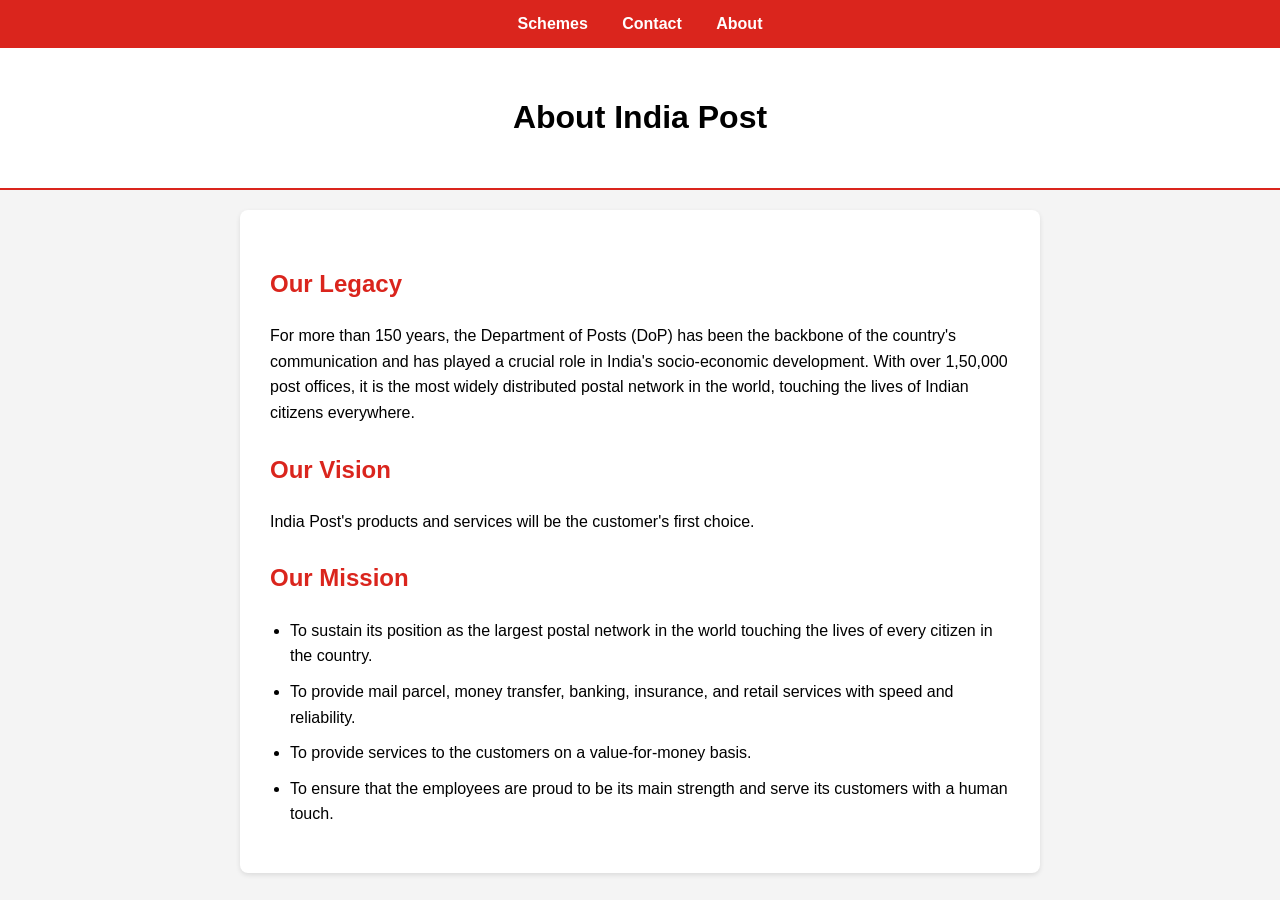
==== about.html @ 670b2418 "Initial commit" ====
<!DOCTYPE html>
<html lang="en">
<head>
<meta charset="UTF-8">
<meta name="viewport" content="width=device-width, initial-scale=1.0">
<title>About - India Post</title>
<link rel="stylesheet" href="about.css">
</head>
<body>
<nav>
<a href="index.html">Schemes</a>
<a href="contact.html">Contact</a>
<a href="about.html">About</a>
</nav>
<header>
<h1 id="aboutTitle">About India Post</h1>
</header>
<main>
<section class="about-content">
<h2>Our Legacy</h2>
<p>For more than 150 years, the Department of Posts (DoP) has been the backbone of the country's communication and has played a crucial role in India's socio-economic development. With over 1,50,000 post offices, it is the most widely distributed postal network in the world, touching the lives of Indian citizens everywhere.</p>
<h2>Our Vision</h2>
<p>India Post's products and services will be the customer's first choice.</p>
<h2>Our Mission</h2>
<ul>
<li>To sustain its position as the largest postal network in the world touching the lives of every citizen in the country.</li>
<li>To provide mail parcel, money transfer, banking, insurance, and retail services with speed and reliability.</li>
<li>To provide services to the customers on a value-for-money basis.</li>
<li>To ensure that the employees are proud to be its main strength and serve its customers with a human touch.</li>
</ul>
</section>
</main>
<script>
window.onload = function() {
let title = document.getElementById("aboutTitle");
title.style.opacity = 0;
let opacity = 0;
let fadeIn = setInterval(function() {
if (opacity >= 1) {
clearInterval(fadeIn);
}
title.style.opacity = opacity;
opacity += 0.05;
}, 30);
};
</script>
</body>
</html>
---- about.css ----
body {
font-family: Arial, sans-serif;
margin: 0;
padding: 0;
background-color: #f4f4f4;
}
nav {
background-color: #da251d;
padding: 15px;
text-align: center;
}
nav a {
color: white;
margin: 0 15px;
text-decoration: none;
font-weight: bold;
}
nav a:hover {
text-decoration: underline;
}
header {
background-color: #fff;
padding: 30px 20px;
text-align: center;
border-bottom: 2px solid #da251d;
}
main {
padding: 20px;
max-width: 800px;
margin: auto;
}
.about-content {
background: white;
padding: 30px;
border-radius: 8px;
box-shadow: 0 2px 5px rgba(0,0,0,0.1);
line-height: 1.6;
}
h2 {
color: #da251d;
margin-top: 25px;
}
ul {
padding-left: 20px;
}
li {
margin-bottom: 10px;
}
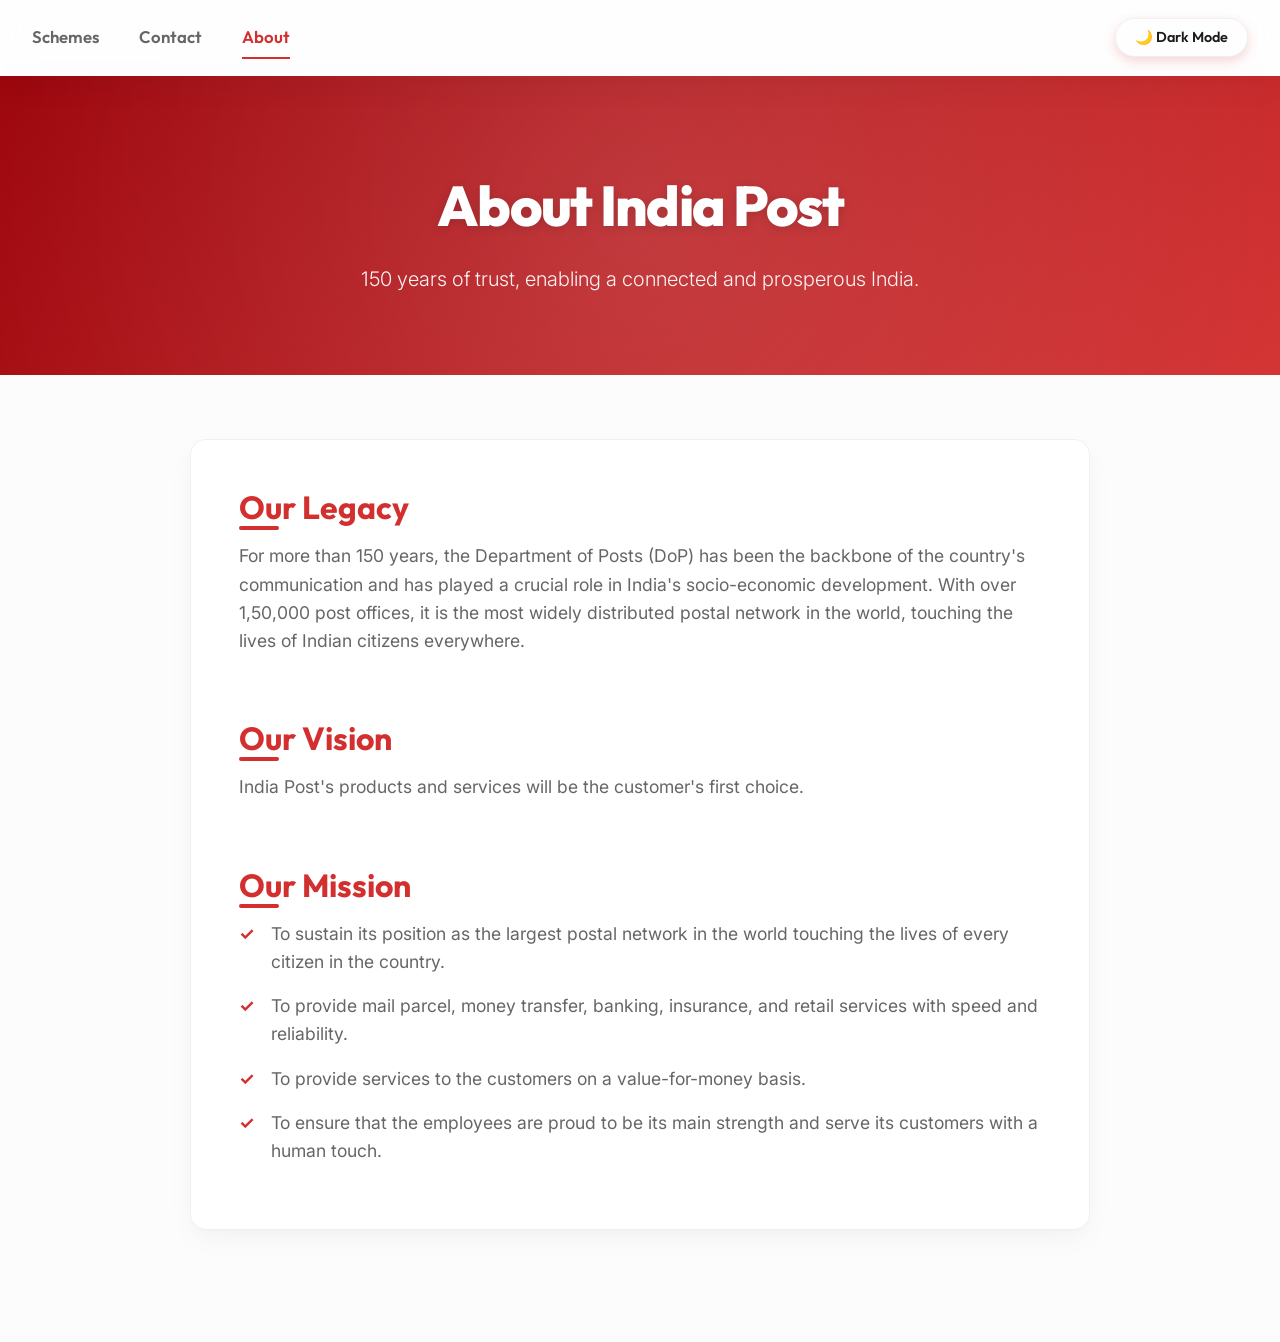
==== commit bbad2df2: "Enhance UI with premium modern CSS, glassmorphism, and dark mode" ====
--- a/about.html
+++ b/about.html
@@ -1,48 +1,42 @@
 <!DOCTYPE html>
 <html lang="en">
 <head>
-<meta charset="UTF-8">
-<meta name="viewport" content="width=device-width, initial-scale=1.0">
-<title>About - India Post</title>
-<link rel="stylesheet" href="about.css">
+    <meta charset="UTF-8">
+    <meta name="viewport" content="width=device-width, initial-scale=1.0">
+    <title>About - India Post</title>
+    <link rel="stylesheet" href="styles.css">
 </head>
 <body>
-<nav>
-<a href="index.html">Schemes</a>
-<a href="contact.html">Contact</a>
-<a href="about.html">About</a>
-</nav>
-<header>
-<h1 id="aboutTitle">About India Post</h1>
-</header>
-<main>
-<section class="about-content">
-<h2>Our Legacy</h2>
-<p>For more than 150 years, the Department of Posts (DoP) has been the backbone of the country's communication and has played a crucial role in India's socio-economic development. With over 1,50,000 post offices, it is the most widely distributed postal network in the world, touching the lives of Indian citizens everywhere.</p>
-<h2>Our Vision</h2>
-<p>India Post's products and services will be the customer's first choice.</p>
-<h2>Our Mission</h2>
-<ul>
-<li>To sustain its position as the largest postal network in the world touching the lives of every citizen in the country.</li>
-<li>To provide mail parcel, money transfer, banking, insurance, and retail services with speed and reliability.</li>
-<li>To provide services to the customers on a value-for-money basis.</li>
-<li>To ensure that the employees are proud to be its main strength and serve its customers with a human touch.</li>
-</ul>
-</section>
-</main>
-<script>
-window.onload = function() {
-let title = document.getElementById("aboutTitle");
-title.style.opacity = 0;
-let opacity = 0;
-let fadeIn = setInterval(function() {
-if (opacity >= 1) {
-clearInterval(fadeIn);
-}
-title.style.opacity = opacity;
-opacity += 0.05;
-}, 30);
-};
-</script>
+    <nav>
+        <a href="index.html">Schemes</a>
+        <a href="contact.html">Contact</a>
+        <a href="about.html">About</a>
+        <button onclick="toggleDarkMode()" id="darkModeBtn">🌙 Dark Mode</button>
+    </nav>
+
+    <header class="animate-fade-in">
+        <h1 id="aboutTitle">About India Post</h1>
+        <p>150 years of trust, enabling a connected and prosperous India.</p>
+    </header>
+
+    <main>
+        <div class="content-card about-content animate-fade-in delay-1">
+            <h2>Our Legacy</h2>
+            <p>For more than 150 years, the Department of Posts (DoP) has been the backbone of the country's communication and has played a crucial role in India's socio-economic development. With over 1,50,000 post offices, it is the most widely distributed postal network in the world, touching the lives of Indian citizens everywhere.</p>
+            
+            <h2>Our Vision</h2>
+            <p>India Post's products and services will be the customer's first choice.</p>
+            
+            <h2>Our Mission</h2>
+            <ul>
+                <li>To sustain its position as the largest postal network in the world touching the lives of every citizen in the country.</li>
+                <li>To provide mail parcel, money transfer, banking, insurance, and retail services with speed and reliability.</li>
+                <li>To provide services to the customers on a value-for-money basis.</li>
+                <li>To ensure that the employees are proud to be its main strength and serve its customers with a human touch.</li>
+            </ul>
+        </div>
+    </main>
+    
+    <script src="script.js"></script>
 </body>
 </html>
--- a/styles.css
+++ b/styles.css
@@ -0,0 +1,532 @@
+@import url('https://fonts.googleapis.com/css2?family=Outfit:wght@300;400;500;600;700;800&family=Inter:wght@400;500;600&display=swap');
+
+:root {
+  /* Premium India Post Red Palette */
+  --primary-color: #d32f2f; 
+  --primary-light: #ff6659;
+  --primary-dark: #9a0007;
+  
+  /* Neutral Palette */
+  --bg-color: #fcfcfd;
+  --surface-color: #ffffff;
+  --text-main: #1a1a1a;
+  --text-muted: #666666;
+  
+  /* Accents */
+  --accent-blue: #1976d2;
+  --accent-gold: #fbc02d;
+  --success: #10b981;
+  --error: #ef4444;
+
+  /* Shadows and Borders */
+  --card-shadow: 0 10px 30px -5px rgba(0, 0, 0, 0.05), 0 4px 10px -2px rgba(0, 0, 0, 0.02);
+  --card-shadow-hover: 0 20px 40px -5px rgba(211, 47, 47, 0.1), 0 8px 16px -4px rgba(211, 47, 47, 0.05);
+  --border-radius-lg: 16px;
+  --border-radius-md: 12px;
+  --border-radius-sm: 8px;
+  --border-color: rgba(0, 0, 0, 0.06);
+
+  /* Glassmorphism */
+  --glass-bg: rgba(255, 255, 255, 0.75);
+  --glass-border: rgba(255, 255, 255, 0.4);
+  --glass-shadow: 0 8px 32px rgba(0, 0, 0, 0.05);
+}
+
+body.dark-mode {
+  --bg-color: #0b0f19;
+  --surface-color: #151b2b;
+  --text-main: #f3f4f6;
+  --text-muted: #9ca3af;
+  
+  --primary-color: #ef4444;
+  --primary-dark: #b91c1c;
+
+  --border-color: rgba(255, 255, 255, 0.05);
+  --card-shadow: 0 10px 30px -5px rgba(0, 0, 0, 0.3);
+  --card-shadow-hover: 0 20px 40px -5px rgba(239, 68, 68, 0.15);
+
+  --glass-bg: rgba(21, 27, 43, 0.8);
+  --glass-border: rgba(255, 255, 255, 0.05);
+  --glass-shadow: 0 8px 32px rgba(0, 0, 0, 0.3);
+}
+
+* {
+  margin: 0;
+  padding: 0;
+  box-sizing: border-box;
+}
+
+body {
+  font-family: 'Inter', sans-serif;
+  background-color: var(--bg-color);
+  color: var(--text-main);
+  line-height: 1.6;
+  min-height: 100vh;
+  display: flex;
+  flex-direction: column;
+  transition: background-color 0.4s cubic-bezier(0.4, 0, 0.2, 1), color 0.4s ease;
+  overflow-x: hidden;
+}
+
+h1, h2, h3, h4, h5, h6 {
+  font-family: 'Outfit', sans-serif;
+  color: var(--text-main);
+  line-height: 1.2;
+}
+
+/* --------------- Navigation (Glassmorphism) --------------- */
+nav {
+  position: sticky;
+  top: 0;
+  z-index: 1000;
+  display: flex;
+  justify-content: center;
+  align-items: center;
+  gap: 2.5rem;
+  padding: 1rem 2rem;
+  
+  background: var(--glass-bg);
+  backdrop-filter: blur(16px);
+  -webkit-backdrop-filter: blur(16px);
+  border-bottom: 1px solid var(--glass-border);
+  box-shadow: var(--glass-shadow);
+  transition: all 0.3s ease;
+}
+
+nav a {
+  text-decoration: none;
+  font-family: 'Outfit', sans-serif;
+  font-weight: 600;
+  font-size: 1.05rem;
+  color: var(--text-muted);
+  position: relative;
+  padding: 0.5rem 0;
+  transition: color 0.3s ease;
+}
+
+nav a::after {
+  content: '';
+  position: absolute;
+  bottom: 0;
+  left: 0;
+  width: 100%;
+  height: 2px;
+  background: var(--primary-color);
+  transform: scaleX(0);
+  transform-origin: right;
+  transition: transform 0.4s cubic-bezier(0.86, 0, 0.07, 1);
+}
+
+nav a:hover, nav a.active {
+  color: var(--primary-color);
+}
+
+nav a:hover::after, nav a.active::after {
+  transform: scaleX(1);
+  transform-origin: left;
+}
+
+#darkModeBtn {
+  margin-left: auto;
+  background: transparent;
+  border: 1px solid var(--border-color);
+  color: var(--text-main);
+  padding: 0.6rem 1.2rem;
+  border-radius: 30px;
+  font-family: 'Outfit', sans-serif;
+  font-weight: 600;
+  font-size: 0.9rem;
+  cursor: pointer;
+  display: flex;
+  align-items: center;
+  gap: 0.5rem;
+  transition: all 0.3s ease;
+}
+
+#darkModeBtn:hover {
+  background: var(--surface-color);
+  box-shadow: var(--card-shadow);
+  transform: translateY(-2px);
+  border-color: var(--primary-color);
+}
+
+/* --------------- Header / Hero Section --------------- */
+header {
+  position: relative;
+  padding: 6rem 2rem 5rem;
+  text-align: center;
+  background: linear-gradient(135deg, var(--primary-dark) 0%, var(--primary-color) 100%);
+  color: white;
+  overflow: hidden;
+  margin-bottom: 4rem;
+}
+
+/* Subtle background pattern/glow */
+header::before {
+  content: '';
+  position: absolute;
+  top: -50%;
+  left: -50%;
+  width: 200%;
+  height: 200%;
+  background: radial-gradient(circle, rgba(255,255,255,0.15) 0%, transparent 60%);
+  pointer-events: none;
+}
+
+header h1 {
+  font-size: 3.5rem;
+  font-weight: 800;
+  letter-spacing: -0.03em;
+  margin-bottom: 1.5rem;
+  color: white;
+  text-shadow: 0 2px 10px rgba(0,0,0,0.2);
+}
+
+header p {
+  font-size: 1.25rem;
+  font-weight: 300;
+  max-width: 700px;
+  margin: 0 auto;
+  opacity: 0.95;
+}
+
+/* --------------- Main Content Grid --------------- */
+main {
+  flex: 1;
+  width: 100%;
+  max-width: 1280px;
+  margin: 0 auto;
+  padding: 0 2rem 4rem;
+}
+
+/* Scheme Cards */
+.schemes {
+  display: grid;
+  grid-template-columns: repeat(auto-fit, minmax(300px, 1fr));
+  gap: 2rem;
+  margin-bottom: 4rem;
+}
+
+.scheme-card {
+  background: var(--surface-color);
+  padding: 2.5rem;
+  border-radius: var(--border-radius-lg);
+  border: 1px solid var(--border-color);
+  box-shadow: var(--card-shadow);
+  position: relative;
+  overflow: hidden;
+  transition: all 0.4s cubic-bezier(0.175, 0.885, 0.32, 1.275);
+  display: flex;
+  flex-direction: column;
+}
+
+.scheme-card::before {
+  content: '';
+  position: absolute;
+  top: 0;
+  left: 0;
+  width: 100%;
+  height: 4px;
+  background: var(--primary-color);
+  transform: scaleX(0);
+  transform-origin: left;
+  transition: transform 0.4s ease;
+}
+
+.scheme-card:hover {
+  transform: translateY(-10px);
+  box-shadow: var(--card-shadow-hover);
+  border-color: transparent;
+}
+
+.scheme-card:hover::before {
+  transform: scaleX(1);
+}
+
+.scheme-card h2 {
+  font-size: 1.4rem;
+  color: var(--primary-color);
+  margin-bottom: 1.5rem;
+  font-weight: 700;
+}
+
+.scheme-card p {
+  display: flex;
+  justify-content: space-between;
+  align-items: center;
+  padding: 0.8rem 0;
+  border-bottom: 1px solid var(--border-color);
+  font-size: 1rem;
+}
+
+.scheme-card p:last-child {
+  border-bottom: none;
+}
+
+.scheme-card p span {
+  color: var(--text-muted);
+  font-weight: 500;
+}
+
+.scheme-card p strong {
+  font-family: 'Outfit', sans-serif;
+  color: var(--text-main);
+  font-weight: 700;
+  font-size: 1.1rem;
+}
+
+/* --------------- Shared Content Cards --------------- */
+.content-card {
+  background: var(--surface-color);
+  padding: 3rem;
+  border-radius: var(--border-radius-lg);
+  box-shadow: var(--card-shadow);
+  border: 1px solid var(--border-color);
+  max-width: 900px;
+  margin: 0 auto 3rem;
+  transition: box-shadow 0.3s ease;
+}
+
+.content-card:hover {
+  box-shadow: var(--card-shadow-hover);
+}
+
+/* Calculator specific */
+.calculator {
+  text-align: center;
+}
+
+.calculator h3 {
+  font-size: 1.8rem;
+  margin-bottom: 2rem;
+  color: var(--primary-color);
+}
+
+.input-group {
+  display: flex;
+  gap: 1rem;
+  justify-content: center;
+  align-items: center;
+  flex-wrap: wrap;
+  max-width: 600px;
+  margin: 0 auto;
+}
+
+input, textarea {
+  width: 100%;
+  padding: 1rem 1.5rem;
+  background: var(--bg-color);
+  border: 2px solid var(--border-color);
+  border-radius: var(--border-radius-md);
+  flex: 1;
+  font-family: 'Inter', sans-serif;
+  font-size: 1rem;
+  color: var(--text-main);
+  transition: all 0.3s ease;
+}
+
+input:focus, textarea:focus {
+  outline: none;
+  border-color: var(--primary-color);
+  box-shadow: 0 0 0 4px rgba(211, 47, 47, 0.1);
+  background: var(--surface-color);
+}
+
+button {
+  padding: 1rem 2rem;
+  background: var(--primary-color);
+  color: white;
+  border: none;
+  border-radius: var(--border-radius-md);
+  font-family: 'Outfit', sans-serif;
+  font-weight: 600;
+  font-size: 1rem;
+  cursor: pointer;
+  transition: all 0.3s ease;
+  box-shadow: 0 4px 12px rgba(211, 47, 47, 0.2);
+}
+
+button:hover {
+  background: var(--primary-dark);
+  transform: translateY(-2px);
+  box-shadow: 0 6px 16px rgba(211, 47, 47, 0.3);
+}
+
+button:active {
+  transform: translateY(0);
+}
+
+#result {
+  margin-top: 2rem;
+  font-size: 1.4rem;
+  font-family: 'Outfit', sans-serif;
+  font-weight: 700;
+  color: var(--primary-color);
+  min-height: 2rem;
+  transition: color 0.3s ease;
+}
+
+/* --------------- About Page --------------- */
+.about-content h2 {
+  font-size: 2rem;
+  color: var(--primary-color);
+  margin: 2.5rem 0 1rem;
+  position: relative;
+  display: inline-block;
+}
+
+.about-content h2::after {
+  content: '';
+  position: absolute;
+  bottom: -4px;
+  left: 0;
+  width: 40px;
+  height: 4px;
+  background: var(--primary-color);
+  border-radius: 2px;
+}
+
+.about-content h2:first-child {
+  margin-top: 0;
+}
+
+.about-content p {
+  font-size: 1.1rem;
+  color: var(--text-muted);
+  margin-bottom: 1.5rem;
+}
+
+.about-content ul {
+  list-style: none;
+  padding: 0;
+}
+
+.about-content li {
+  font-size: 1.1rem;
+  color: var(--text-muted);
+  margin-bottom: 1rem;
+  padding-left: 2rem;
+  position: relative;
+}
+
+.about-content li::before {
+  content: '✓';
+  position: absolute;
+  left: 0;
+  color: var(--primary-color);
+  font-weight: bold;
+}
+
+/* --------------- Contact Page Grid --------------- */
+.contact-grid {
+  display: grid;
+  grid-template-columns: 1fr 1.2fr;
+  gap: 3rem;
+  max-width: 1100px;
+  margin: 0 auto;
+}
+
+@media (max-width: 860px) {
+  .contact-grid {
+    grid-template-columns: 1fr;
+    gap: 2rem;
+  }
+  .input-group {
+      flex-direction: column;
+  }
+  .input-group button {
+      width: 100%;
+  }
+}
+
+.contact-info {
+  margin: 0;
+  height: fit-content;
+}
+
+.contact-info h2 {
+  font-size: 1.3rem;
+  color: var(--text-main);
+  margin: 1.5rem 0 0.5rem;
+}
+
+.contact-info h2:first-child {
+  margin-top: 0;
+}
+
+.contact-info p {
+  color: var(--text-muted);
+  font-size: 1.05rem;
+}
+
+.contact-info strong {
+  color: var(--primary-color);
+  font-size: 1.2rem;
+  font-family: 'Outfit', sans-serif;
+}
+
+.form-container {
+  margin: 0;
+}
+
+.form-container h2 {
+  font-size: 1.8rem;
+  margin-bottom: 2rem;
+  color: var(--primary-color);
+}
+
+form {
+  display: flex;
+  flex-direction: column;
+  gap: 1.5rem;
+}
+
+textarea {
+  min-height: 160px;
+  resize: vertical;
+}
+
+#formStatus {
+  margin-top: 1.5rem;
+  font-family: 'Outfit', sans-serif;
+  font-weight: 600;
+  font-size: 1.1rem;
+  text-align: center;
+}
+
+/* --------------- Animations --------------- */
+@keyframes fadeInUp {
+  from {
+    opacity: 0;
+    transform: translateY(20px);
+  }
+  to {
+    opacity: 1;
+    transform: translateY(0);
+  }
+}
+
+.animate-fade-in {
+  opacity: 0;
+  animation: fadeInUp 0.7s cubic-bezier(0.165, 0.84, 0.44, 1) forwards;
+}
+
+.delay-1 { animation-delay: 0.1s; }
+.delay-2 { animation-delay: 0.2s; }
+.delay-3 { animation-delay: 0.3s; }
+.delay-4 { animation-delay: 0.4s; }
+
+/* Custom Scrollbar for premium feel */
+::-webkit-scrollbar {
+  width: 10px;
+}
+::-webkit-scrollbar-track {
+  background: var(--bg-color);
+}
+::-webkit-scrollbar-thumb {
+  background: var(--border-color);
+  border-radius: 5px;
+}
+::-webkit-scrollbar-thumb:hover {
+  background: var(--text-muted);
+}
